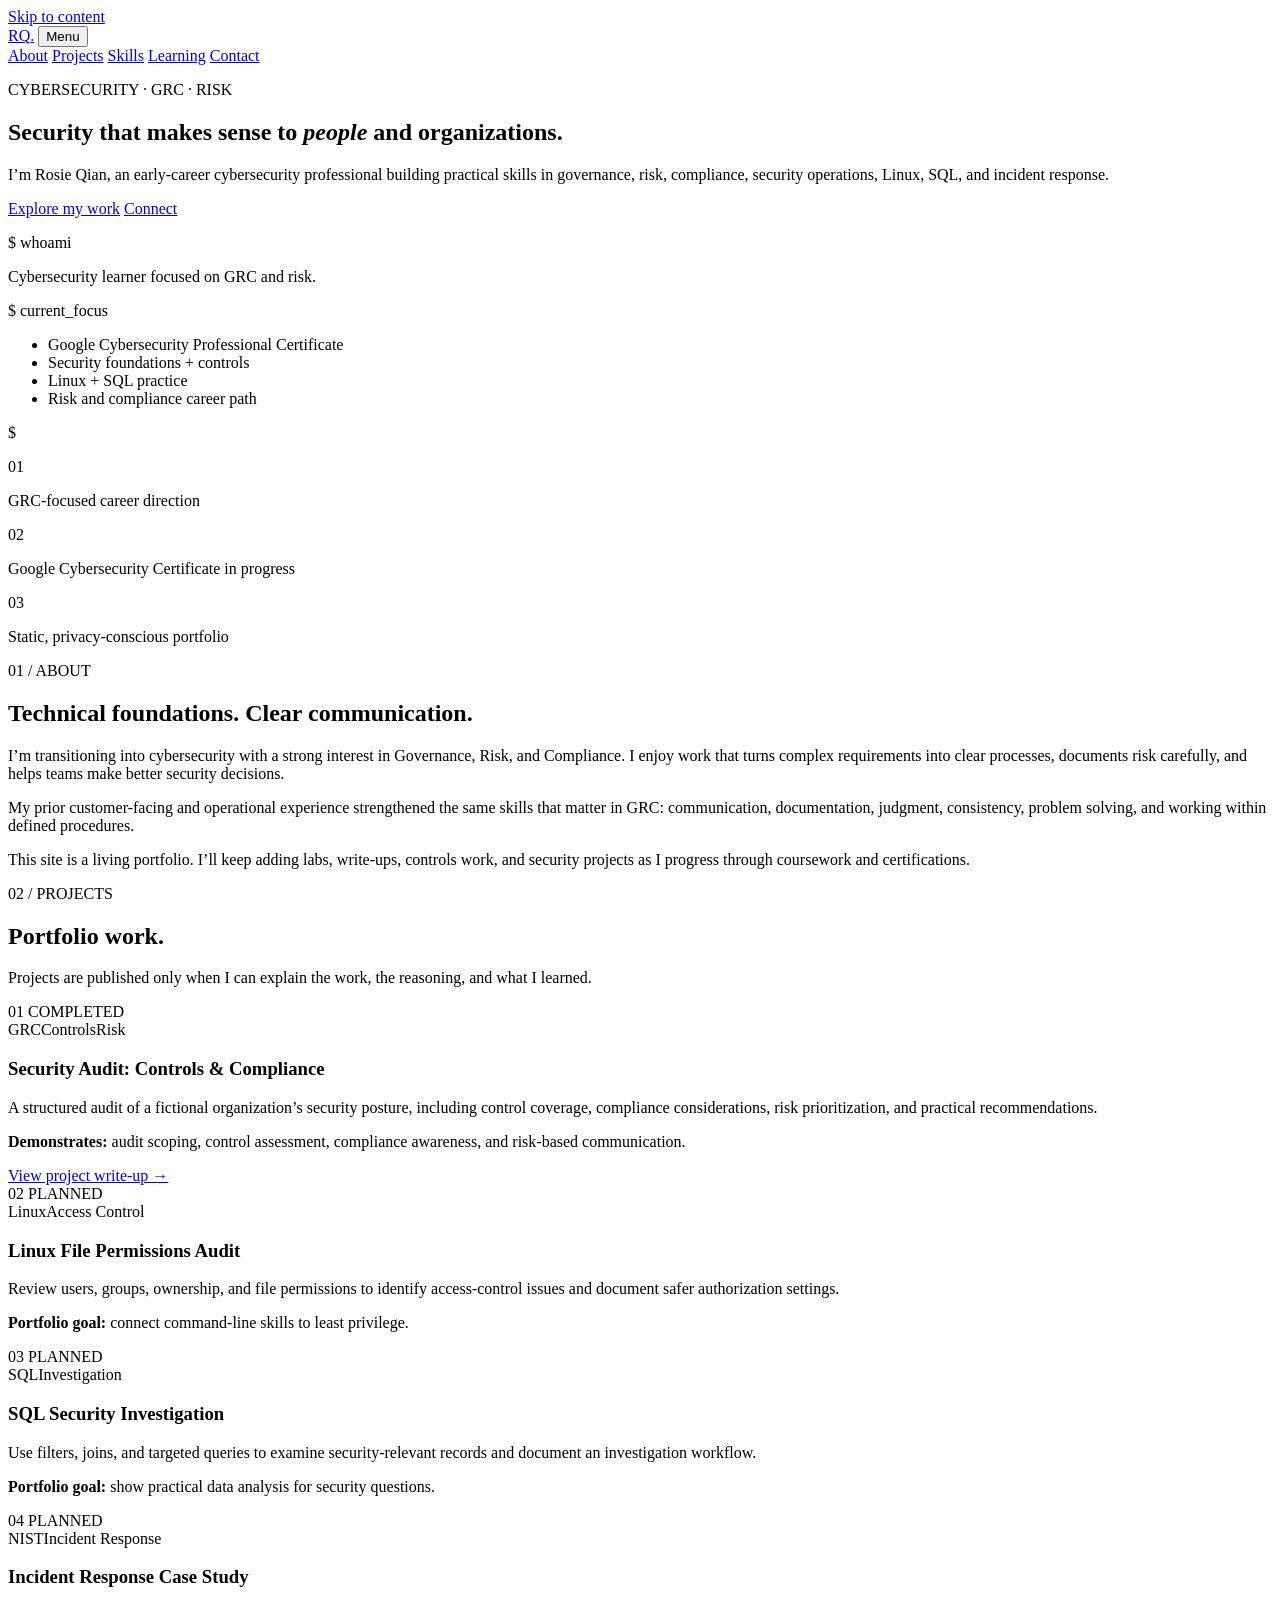
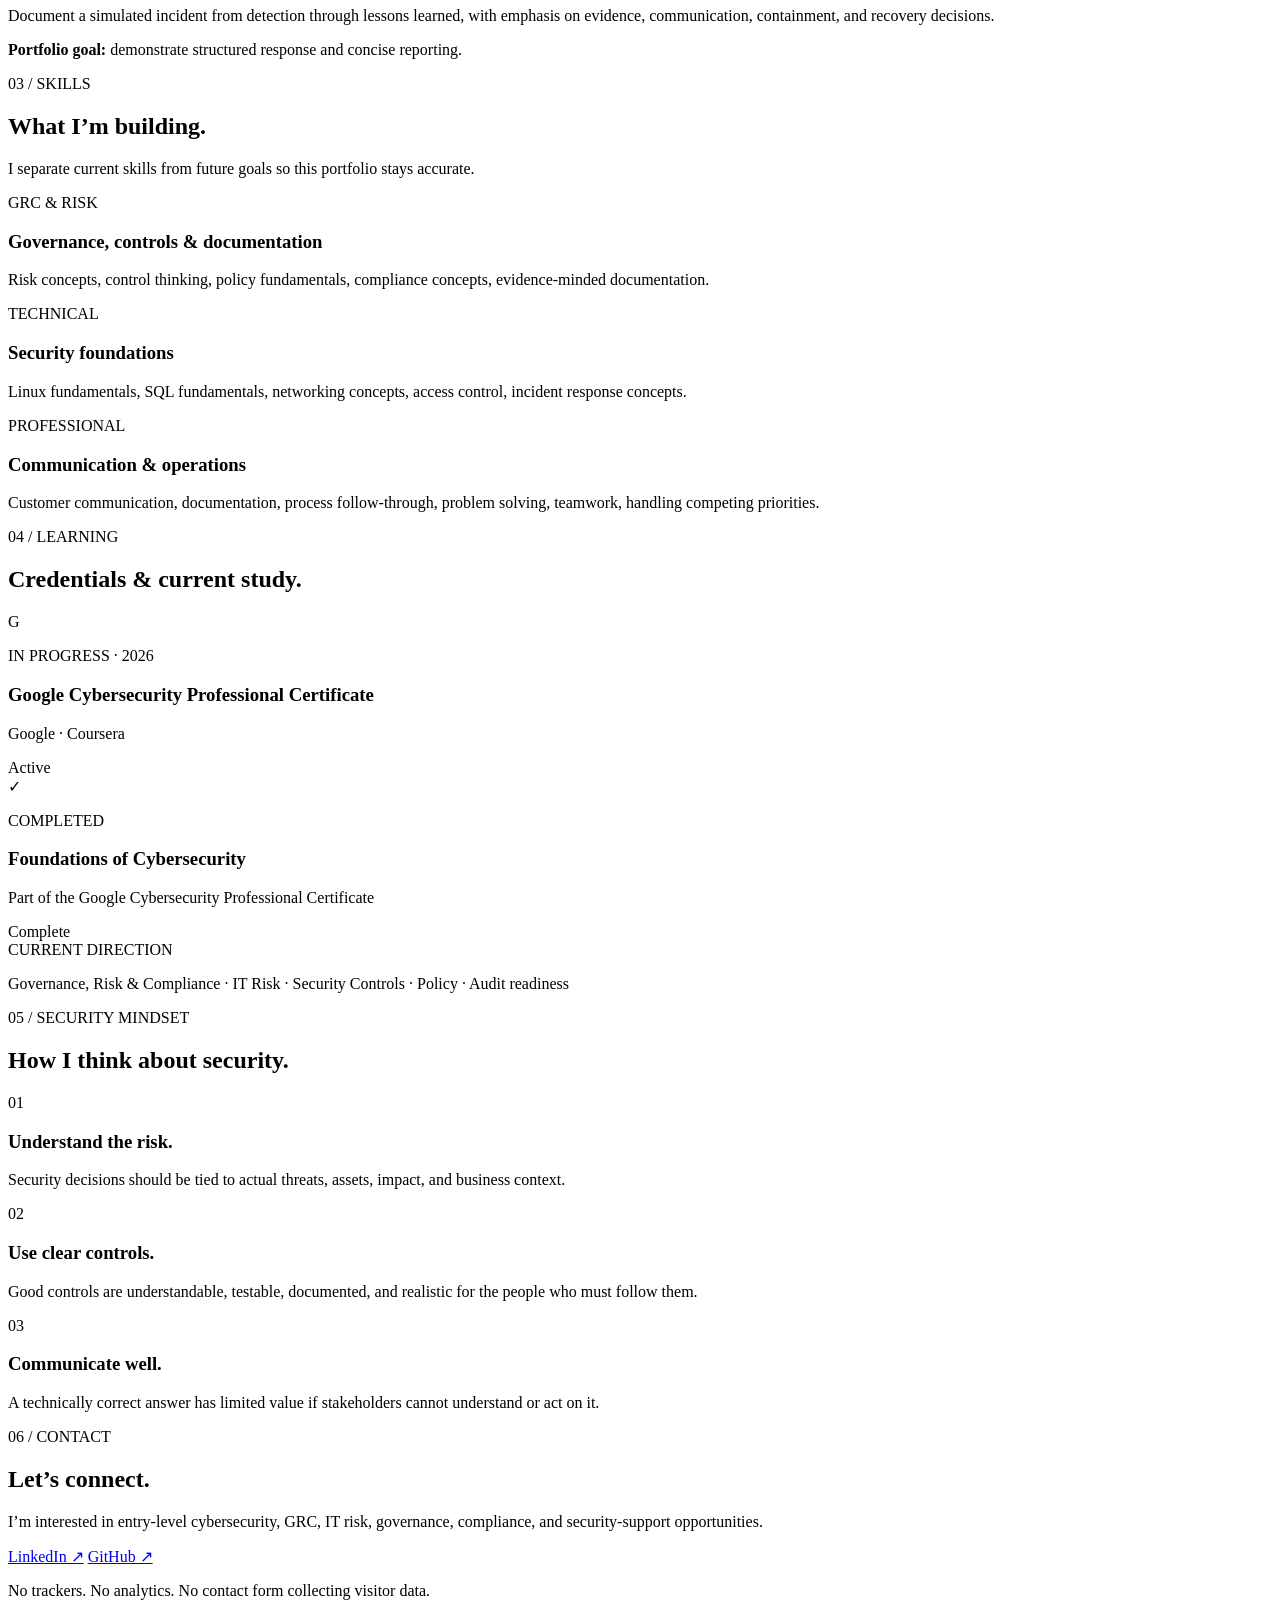
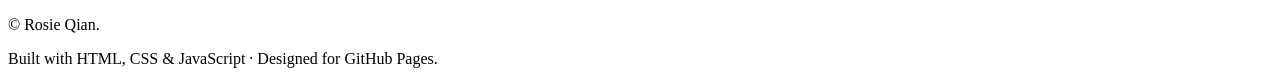
==== index.html @ 47015b41 "Add index.html" ====
<!doctype html>
<html lang="en">
<head>
  <meta charset="utf-8" />
  <meta name="viewport" content="width=device-width, initial-scale=1" />
  <meta name="description" content="Rosie Qian's cybersecurity and GRC portfolio: security foundations, risk, governance, technical labs, and professional growth." />
  <meta name="theme-color" content="#f7f2ef" />
  <meta property="og:title" content="Rosie Qian | Cybersecurity & GRC" />
  <meta property="og:description" content="Cybersecurity and GRC portfolio focused on risk, governance, security fundamentals, and practical labs." />
  <meta property="og:type" content="website" />
  <title>Rosie Qian | Cybersecurity & GRC</title>
  <link rel="icon" href="favicon.svg" type="image/svg+xml" />
  <link rel="preconnect" href="https://fonts.googleapis.com" />
  <link rel="preconnect" href="https://fonts.gstatic.com" crossorigin />
  <link href="https://fonts.googleapis.com/css2?family=DM+Sans:wght@400;500;600;700&family=Playfair+Display:ital,wght@0,600;0,700;1,600&display=swap" rel="stylesheet" />
  <link rel="stylesheet" href="styles.css" />
</head>
<body>
  <a class="skip-link" href="#main">Skip to content</a>

  <header class="site-header" aria-label="Site header">
    <a class="brand" href="#top" aria-label="Rosie Qian home">RQ<span>.</span></a>
    <button class="menu-button" type="button" aria-expanded="false" aria-controls="site-nav">Menu</button>
    <nav id="site-nav" aria-label="Primary navigation">
      <a href="#about">About</a>
      <a href="#projects">Projects</a>
      <a href="#skills">Skills</a>
      <a href="#learning">Learning</a>
      <a href="#contact">Contact</a>
    </nav>
  </header>

  <main id="main">
    <section id="top" class="hero section">
      <div class="hero-grid">
        <div>
          <p class="eyebrow">CYBERSECURITY · GRC · RISK</p>
          <h1>Security that makes sense to <em>people</em> and organizations.</h1>
          <p class="hero-copy">
            I’m Rosie Qian, an early-career cybersecurity professional building practical skills in
            governance, risk, compliance, security operations, Linux, SQL, and incident response.
          </p>
          <div class="hero-actions">
            <a class="button primary" href="#projects">Explore my work</a>
            <a class="button secondary" href="#contact">Connect</a>
          </div>
        </div>

        <aside class="hero-panel" aria-label="Current focus">
          <div class="terminal-bar" aria-hidden="true"><i></i><i></i><i></i></div>
          <p class="mono">$ whoami</p>
          <p class="terminal-answer">Cybersecurity learner focused on GRC and risk.</p>
          <p class="mono">$ current_focus</p>
          <ul>
            <li>Google Cybersecurity Professional Certificate</li>
            <li>Security foundations + controls</li>
            <li>Linux + SQL practice</li>
            <li>Risk and compliance career path</li>
          </ul>
          <p class="mono blink-line">$ <span class="cursor" aria-hidden="true"></span></p>
        </aside>
      </div>

      <div class="quick-facts" aria-label="Portfolio quick facts">
        <div><span>01</span><p>GRC-focused career direction</p></div>
        <div><span>02</span><p>Google Cybersecurity Certificate in progress</p></div>
        <div><span>03</span><p>Static, privacy-conscious portfolio</p></div>
      </div>
    </section>

    <section id="about" class="section section-border split">
      <div>
        <p class="section-label">01 / ABOUT</p>
        <h2>Technical foundations. Clear communication.</h2>
      </div>
      <div class="body-copy">
        <p>
          I’m transitioning into cybersecurity with a strong interest in Governance, Risk, and Compliance.
          I enjoy work that turns complex requirements into clear processes, documents risk carefully,
          and helps teams make better security decisions.
        </p>
        <p>
          My prior customer-facing and operational experience strengthened the same skills that matter in GRC:
          communication, documentation, judgment, consistency, problem solving, and working within defined procedures.
        </p>
        <p>
          This site is a living portfolio. I’ll keep adding labs, write-ups, controls work, and security projects as
          I progress through coursework and certifications.
        </p>
      </div>
    </section>

    <section id="projects" class="section section-border">
      <p class="section-label">02 / PROJECTS</p>
      <div class="section-heading-row">
        <h2>Portfolio work.</h2>
        <p>Projects are published only when I can explain the work, the reasoning, and what I learned.</p>
      </div>

      <div class="project-grid">
        <article class="project-card featured">
          <div class="card-topline">
            <span class="project-number">01</span>
            <span class="status complete">COMPLETED</span>
          </div>
          <div class="project-tags"><span>GRC</span><span>Controls</span><span>Risk</span></div>
          <h3>Security Audit: Controls & Compliance</h3>
          <p>
            A structured audit of a fictional organization’s security posture, including control coverage,
            compliance considerations, risk prioritization, and practical recommendations.
          </p>
          <p class="project-outcome"><strong>Demonstrates:</strong> audit scoping, control assessment, compliance awareness, and risk-based communication.</p>
          <a class="text-link" href="projects/security-audit/">View project write-up →</a>
        </article>

        <article class="project-card">
          <div class="card-topline">
            <span class="project-number">02</span>
            <span class="status planned">PLANNED</span>
          </div>
          <div class="project-tags"><span>Linux</span><span>Access Control</span></div>
          <h3>Linux File Permissions Audit</h3>
          <p>
            Review users, groups, ownership, and file permissions to identify access-control issues and document
            safer authorization settings.
          </p>
          <p class="project-outcome"><strong>Portfolio goal:</strong> connect command-line skills to least privilege.</p>
        </article>

        <article class="project-card">
          <div class="card-topline">
            <span class="project-number">03</span>
            <span class="status planned">PLANNED</span>
          </div>
          <div class="project-tags"><span>SQL</span><span>Investigation</span></div>
          <h3>SQL Security Investigation</h3>
          <p>
            Use filters, joins, and targeted queries to examine security-relevant records and document an
            investigation workflow.
          </p>
          <p class="project-outcome"><strong>Portfolio goal:</strong> show practical data analysis for security questions.</p>
        </article>

        <article class="project-card">
          <div class="card-topline">
            <span class="project-number">04</span>
            <span class="status planned">PLANNED</span>
          </div>
          <div class="project-tags"><span>NIST</span><span>Incident Response</span></div>
          <h3>Incident Response Case Study</h3>
          <p>
            Document a simulated incident from detection through lessons learned, with emphasis on evidence,
            communication, containment, and recovery decisions.
          </p>
          <p class="project-outcome"><strong>Portfolio goal:</strong> demonstrate structured response and concise reporting.</p>
        </article>
      </div>
    </section>

    <section id="skills" class="section section-border split">
      <div>
        <p class="section-label">03 / SKILLS</p>
        <h2>What I’m building.</h2>
        <p class="aside-note">I separate current skills from future goals so this portfolio stays accurate.</p>
      </div>
      <div class="skills-list">
        <div>
          <span class="skill-kicker">GRC & RISK</span>
          <h3>Governance, controls & documentation</h3>
          <p>Risk concepts, control thinking, policy fundamentals, compliance concepts, evidence-minded documentation.</p>
        </div>
        <div>
          <span class="skill-kicker">TECHNICAL</span>
          <h3>Security foundations</h3>
          <p>Linux fundamentals, SQL fundamentals, networking concepts, access control, incident response concepts.</p>
        </div>
        <div>
          <span class="skill-kicker">PROFESSIONAL</span>
          <h3>Communication & operations</h3>
          <p>Customer communication, documentation, process follow-through, problem solving, teamwork, handling competing priorities.</p>
        </div>
      </div>
    </section>

    <section id="learning" class="section section-border">
      <p class="section-label">04 / LEARNING</p>
      <h2>Credentials & current study.</h2>

      <div class="credential-list">
        <article class="credential-card">
          <div class="credential-mark">G</div>
          <div class="credential-copy">
            <p class="credential-type">IN PROGRESS · 2026</p>
            <h3>Google Cybersecurity Professional Certificate</h3>
            <p>Google · Coursera</p>
          </div>
          <span class="credential-state">Active</span>
        </article>

        <article class="credential-card subdued">
          <div class="credential-mark">✓</div>
          <div class="credential-copy">
            <p class="credential-type">COMPLETED</p>
            <h3>Foundations of Cybersecurity</h3>
            <p>Part of the Google Cybersecurity Professional Certificate</p>
          </div>
          <span class="credential-state">Complete</span>
        </article>
      </div>

      <div class="learning-now">
        <span class="learning-label">CURRENT DIRECTION</span>
        <p>Governance, Risk & Compliance · IT Risk · Security Controls · Policy · Audit readiness</p>
      </div>
    </section>

    <section class="section section-border principles">
      <p class="section-label">05 / SECURITY MINDSET</p>
      <h2>How I think about security.</h2>
      <div class="principle-grid">
        <div><span>01</span><h3>Understand the risk.</h3><p>Security decisions should be tied to actual threats, assets, impact, and business context.</p></div>
        <div><span>02</span><h3>Use clear controls.</h3><p>Good controls are understandable, testable, documented, and realistic for the people who must follow them.</p></div>
        <div><span>03</span><h3>Communicate well.</h3><p>A technically correct answer has limited value if stakeholders cannot understand or act on it.</p></div>
      </div>
    </section>

    <section id="contact" class="section section-border contact">
      <p class="section-label">06 / CONTACT</p>
      <h2>Let’s connect.</h2>
      <p class="contact-copy">
        I’m interested in entry-level cybersecurity, GRC, IT risk, governance, compliance, and security-support opportunities.
      </p>
      <div class="contact-links">
        <a href="https://www.linkedin.com/in/rosieqian" target="_blank" rel="noopener noreferrer">LinkedIn ↗</a>
        <a href="https://github.com/rosieqian" target="_blank" rel="noopener noreferrer">GitHub ↗</a>
      </div>
      <p class="privacy-note">No trackers. No analytics. No contact form collecting visitor data.</p>
    </section>
  </main>

  <footer>
    <p>© <span id="year"></span> Rosie Qian.</p>
    <p>Built with HTML, CSS & JavaScript · Designed for GitHub Pages.</p>
  </footer>

  <script src="script.js"></script>
</body>
</html>
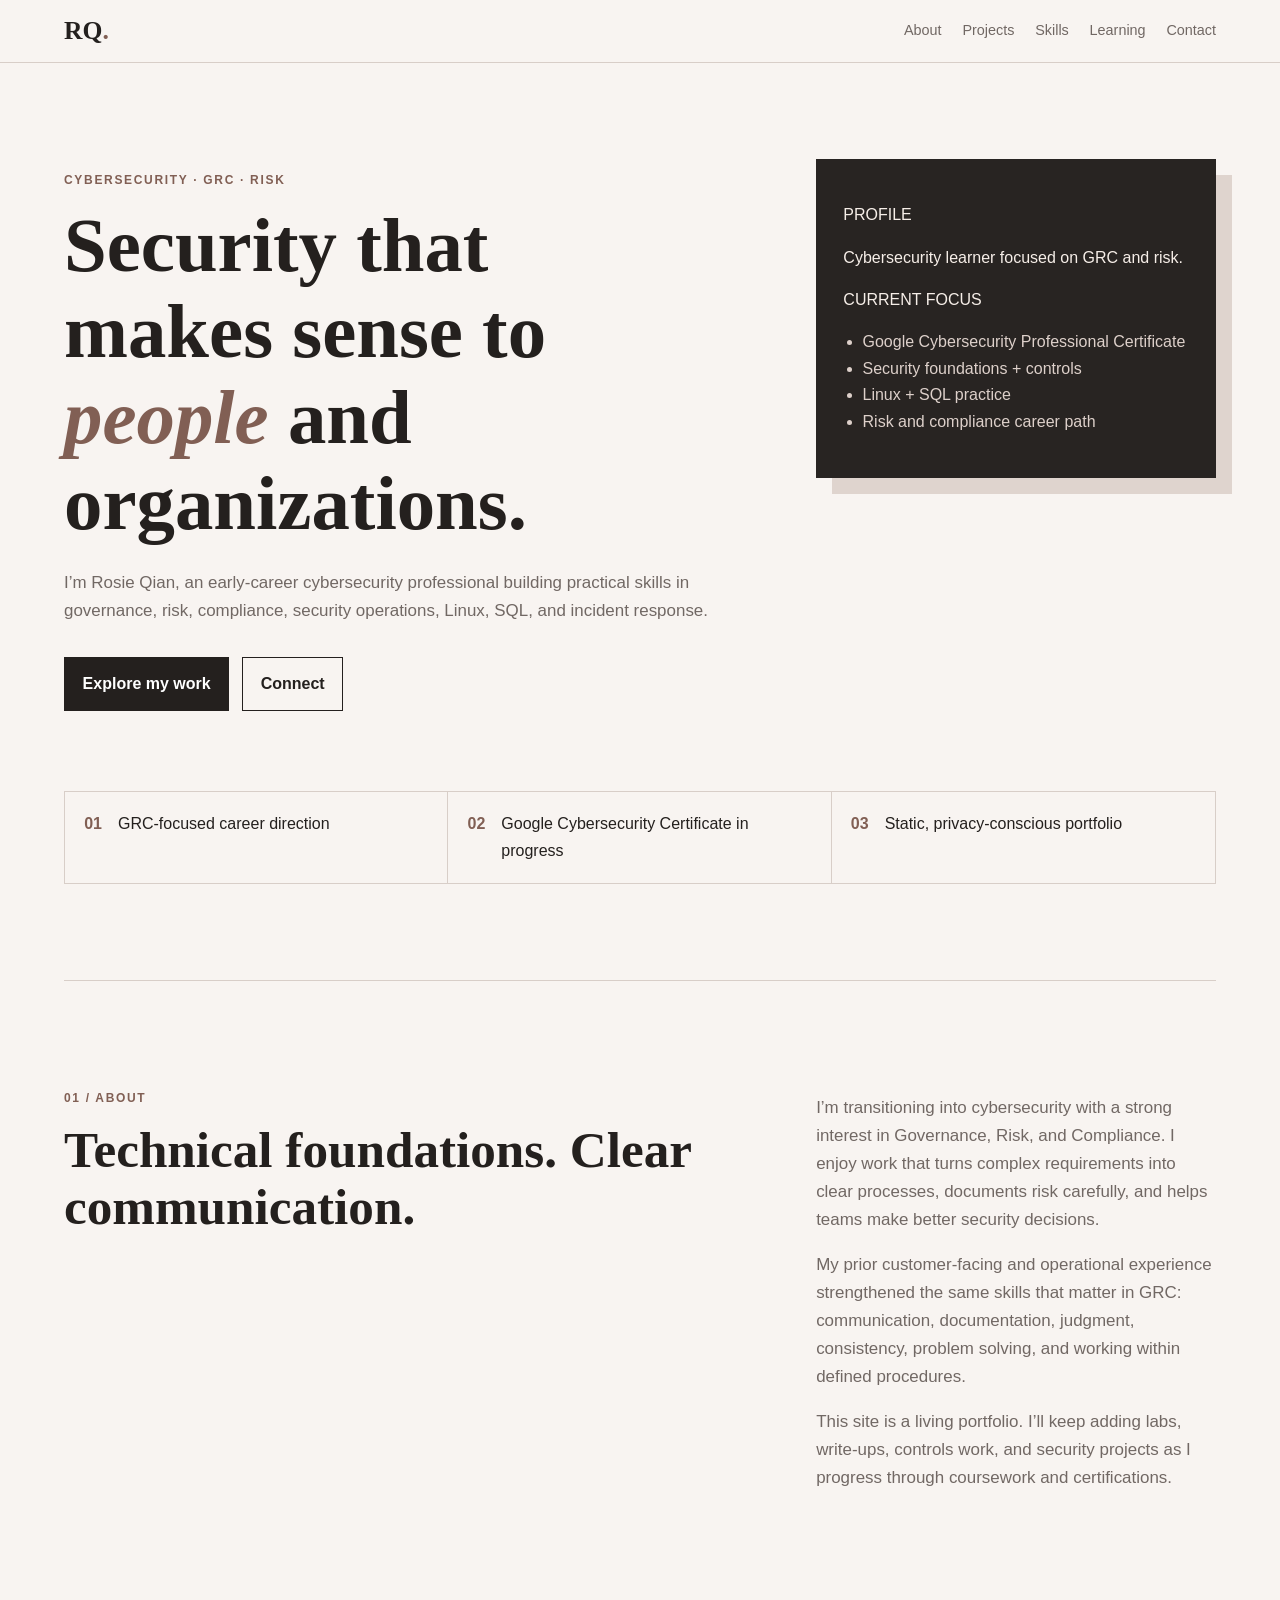
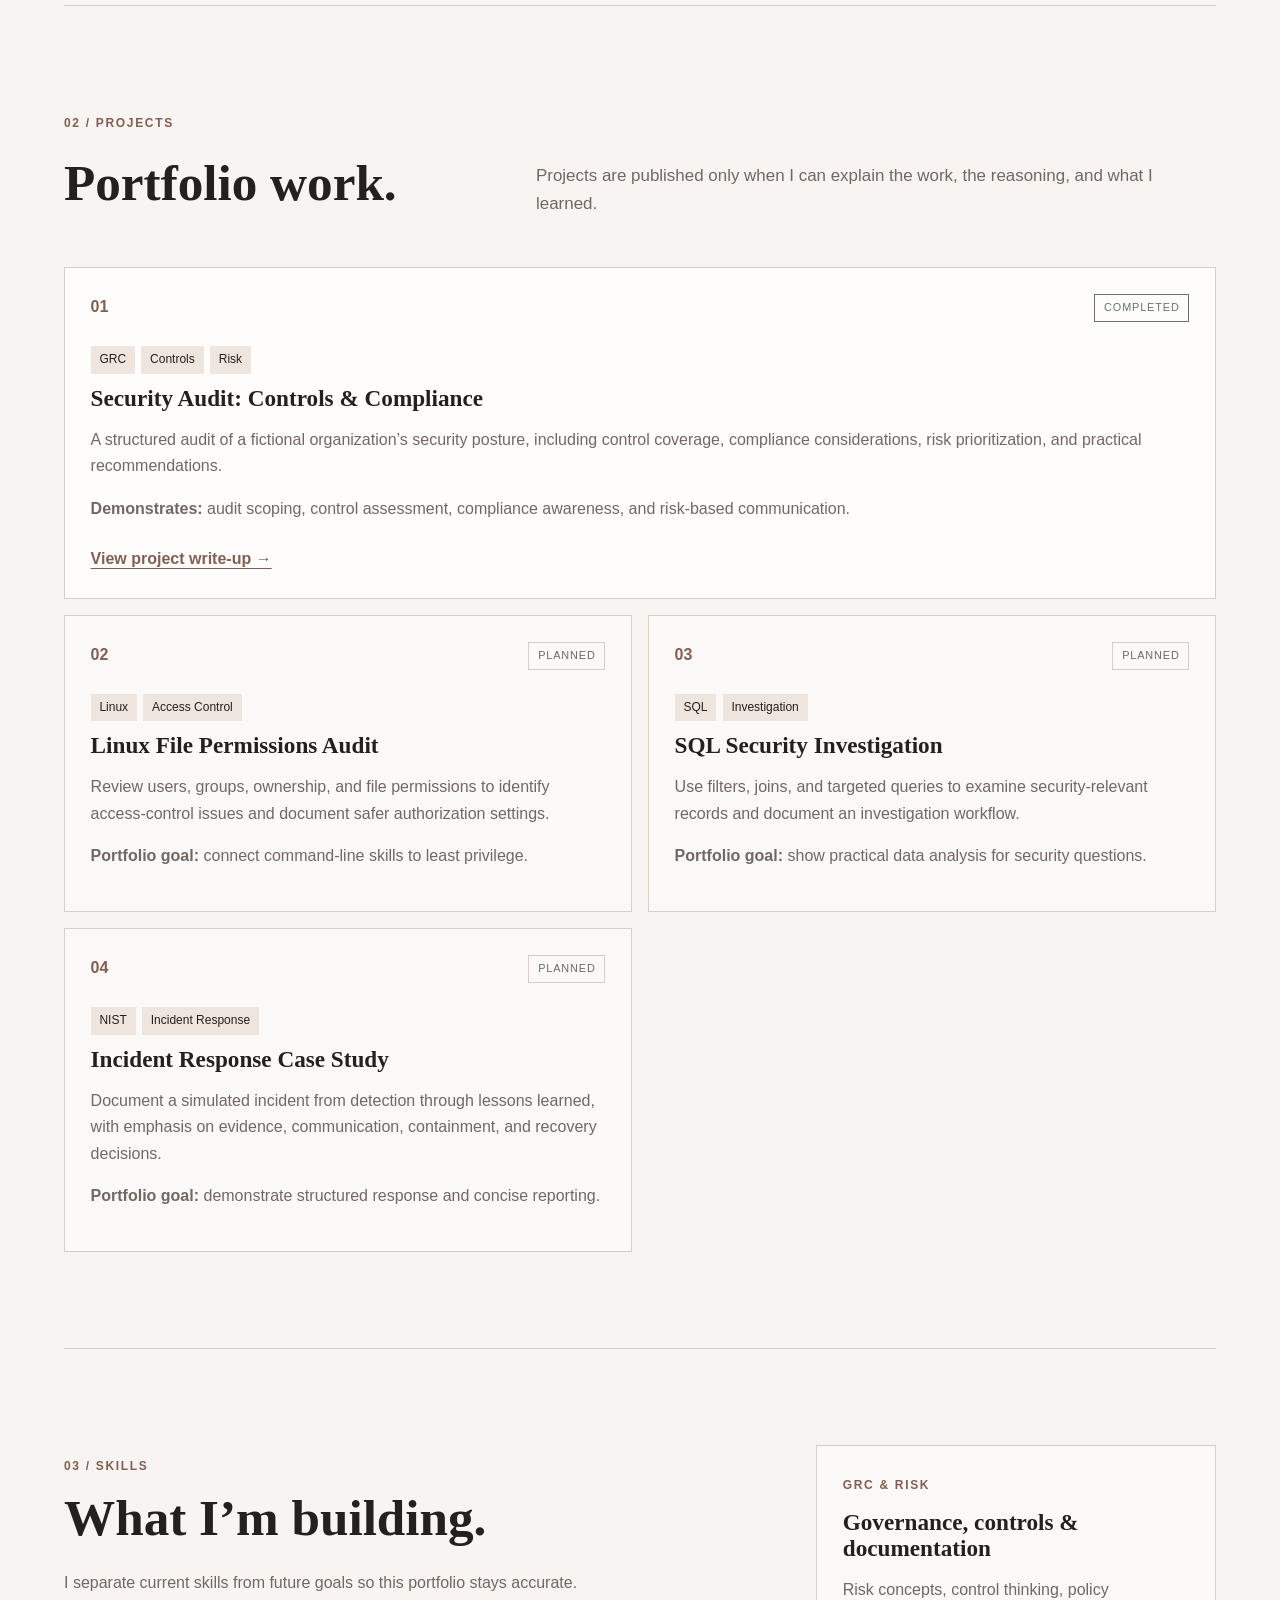
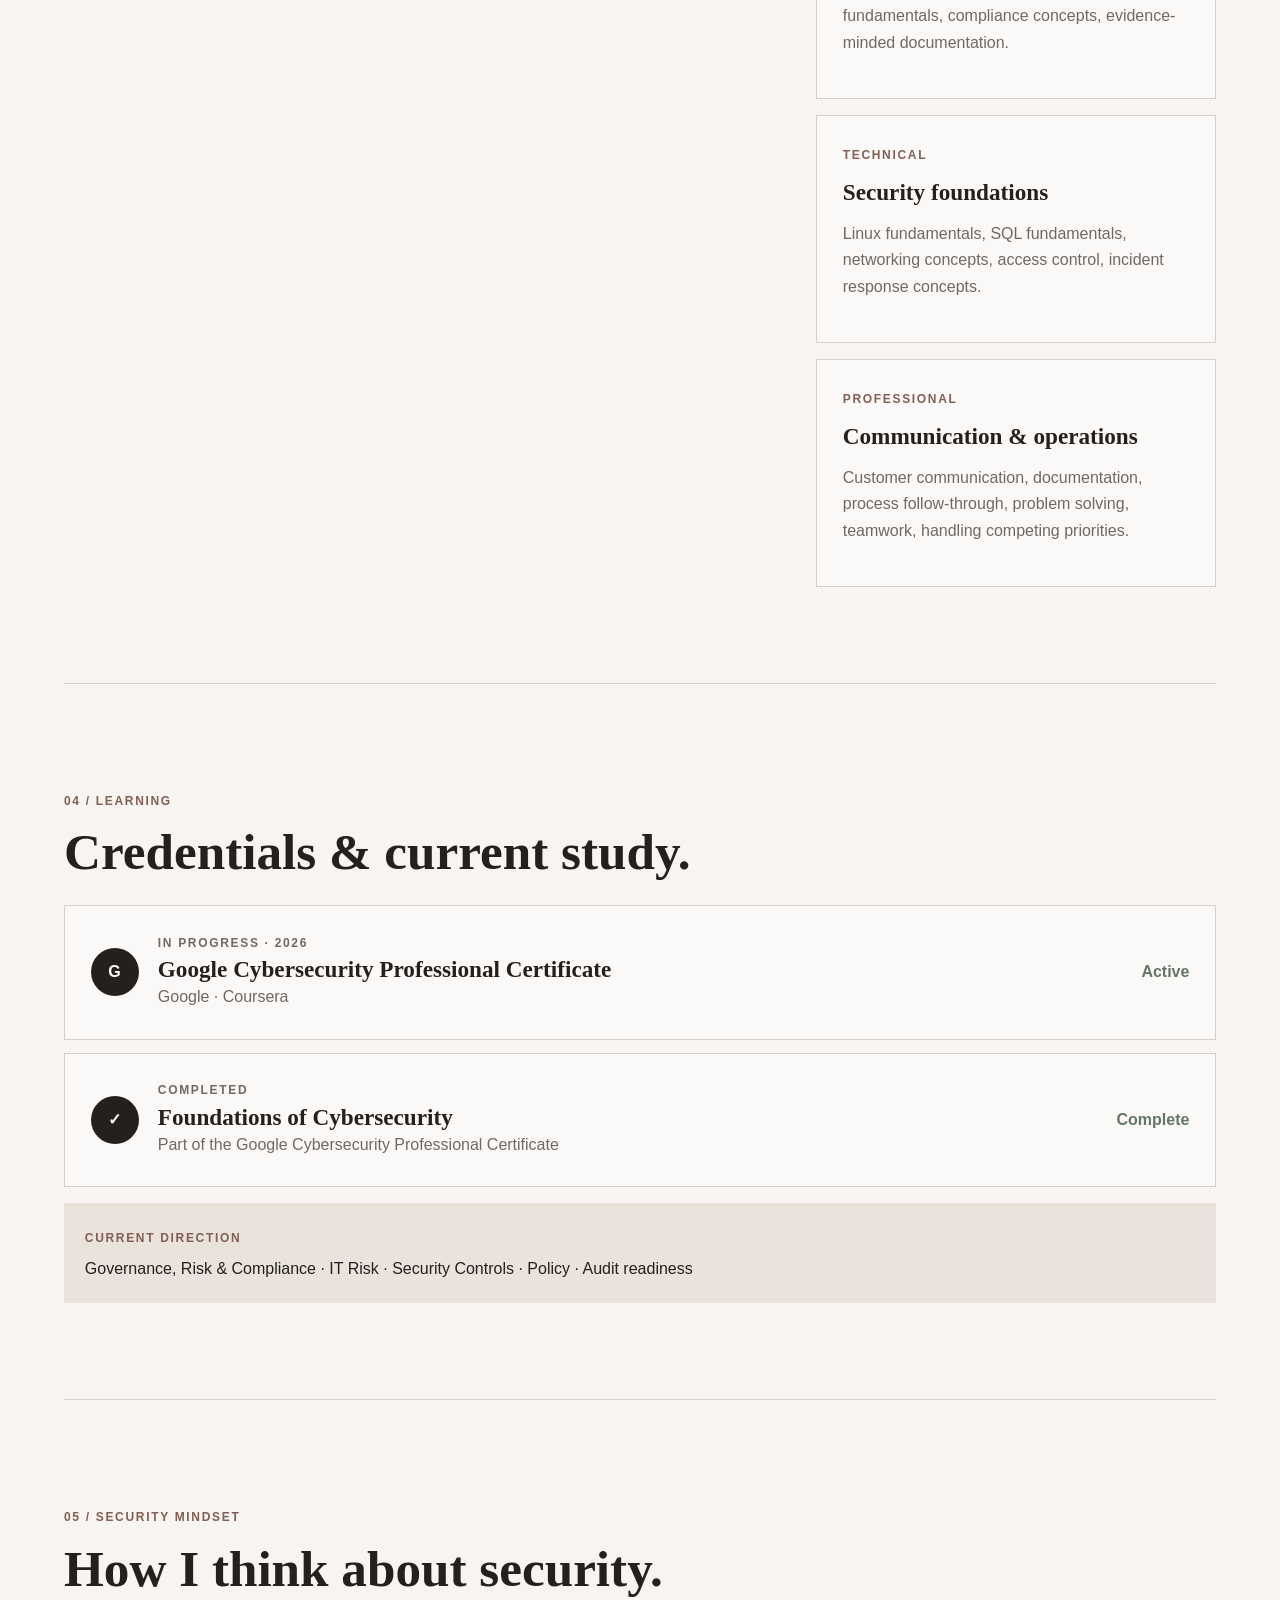
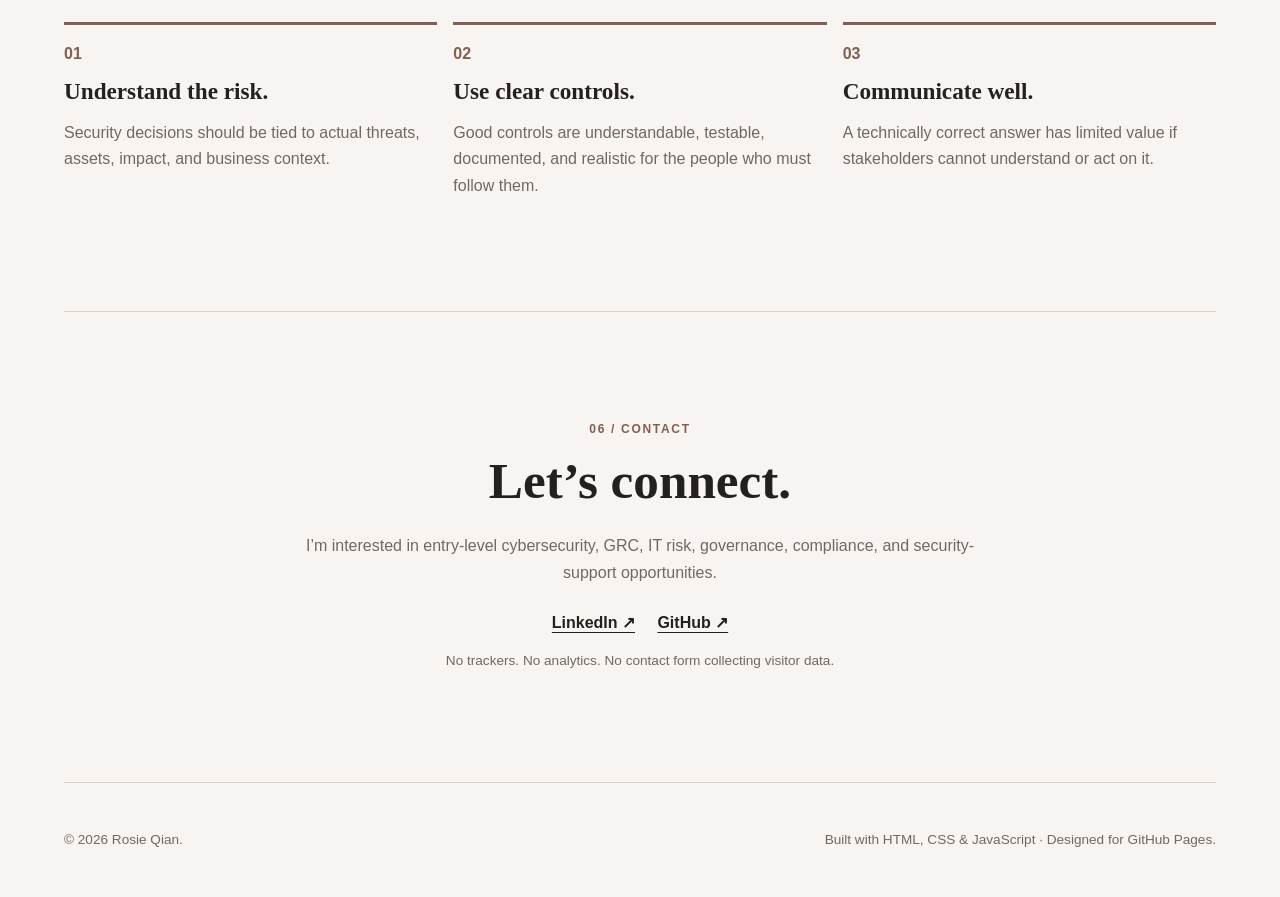
==== commit f91fc038: "Replace terminal prompts with professional labels" ====
--- a/index.html
+++ b/index.html
@@ -47,17 +47,15 @@
         </div>
 
         <aside class="hero-panel" aria-label="Current focus">
-          <div class="terminal-bar" aria-hidden="true"><i></i><i></i><i></i></div>
-          <p class="mono">$ whoami</p>
+          <p class="panel-label">PROFILE</p>
           <p class="terminal-answer">Cybersecurity learner focused on GRC and risk.</p>
-          <p class="mono">$ current_focus</p>
+          <p class="panel-label">CURRENT FOCUS</p>
           <ul>
             <li>Google Cybersecurity Professional Certificate</li>
             <li>Security foundations + controls</li>
             <li>Linux + SQL practice</li>
             <li>Risk and compliance career path</li>
           </ul>
-          <p class="mono blink-line">$ <span class="cursor" aria-hidden="true"></span></p>
         </aside>
       </div>
 
--- a/styles.css
+++ b/styles.css
@@ -0,0 +1,92 @@
+:root {
+  --paper: #f8f4f1;
+  --ink: #24201e;
+  --muted: #716864;
+  --line: #d8cec8;
+  --accent: #815f54;
+  --cream: #fffdfb;
+  --sage: #66756b;
+  --max: 1160px;
+}
+
+* { box-sizing: border-box; }
+html { scroll-behavior: smooth; }
+body { margin: 0; background: var(--paper); color: var(--ink); font-family: "DM Sans", sans-serif; line-height: 1.65; }
+a { color: inherit; }
+.skip-link { position: absolute; left: -9999px; }
+.skip-link:focus { left: 1rem; top: 1rem; z-index: 99; background: var(--ink); color: white; padding: .7rem 1rem; }
+.site-header { position: sticky; top: 0; z-index: 10; display: flex; align-items: center; justify-content: space-between; padding: 1rem max(5vw, calc((100vw - var(--max))/2)); background: rgba(248,244,241,.94); border-bottom: 1px solid var(--line); backdrop-filter: blur(10px); }
+.brand { text-decoration: none; font: 700 1.6rem "Playfair Display", serif; }
+.brand span { color: var(--accent); }
+nav { display: flex; gap: 1.3rem; }
+nav a { color: var(--muted); font-size: .9rem; text-decoration: none; }
+nav a:hover, nav a:focus { color: var(--ink); }
+.menu-button { display: none; border: 1px solid var(--line); background: transparent; padding: .5rem .8rem; }
+.section { width: min(var(--max), 90vw); margin: auto; padding: 6rem 0; }
+.section-border { border-top: 1px solid var(--line); }
+.hero { min-height: 82vh; display: grid; align-content: center; }
+.hero-grid, .split { display: grid; grid-template-columns: 1.3fr .8fr; gap: clamp(3rem, 8vw, 8rem); align-items: start; }
+.eyebrow, .section-label, .skill-kicker, .credential-type, .learning-label, .mono { letter-spacing: .14em; text-transform: uppercase; font-size: .75rem; font-weight: 700; color: var(--accent); }
+h1, h2, h3 { font-family: "Playfair Display", serif; line-height: 1.12; }
+h1 { max-width: 780px; margin: .7rem 0 1.4rem; font-size: clamp(3rem, 6vw, 6rem); }
+h1 em { color: var(--accent); }
+h2 { margin: .5rem 0 1.5rem; font-size: clamp(2.2rem, 4vw, 4rem); }
+h3 { margin: .7rem 0; font-size: 1.45rem; }
+.hero-copy, .body-copy, .section-heading-row > p { color: var(--muted); max-width: 680px; font-size: 1.06rem; }
+.hero-actions { display: flex; gap: .8rem; margin-top: 2rem; }
+.button { display: inline-block; padding: .8rem 1.1rem; border: 1px solid var(--ink); text-decoration: none; font-weight: 600; }
+.button.primary { background: var(--ink); color: white; }
+.button.secondary:hover { background: var(--cream); }
+.hero-panel { padding: 1.7rem; background: #282422; color: #f6eee8; box-shadow: 16px 16px 0 #dfd4ce; }
+.terminal-bar { display: flex; gap: .4rem; margin-bottom: 1.5rem; }
+.terminal-bar i { width: .7rem; height: .7rem; border-radius: 50%; background: #b79f94; }
+.hero-panel ul { padding-left: 1.2rem; color: #ddd0ca; }
+.quick-facts { display: grid; grid-template-columns: repeat(3, 1fr); margin-top: 5rem; border: 1px solid var(--line); }
+.quick-facts div { display: flex; gap: 1rem; padding: 1.2rem; border-right: 1px solid var(--line); }
+.quick-facts div:last-child { border: 0; }
+.quick-facts span, .project-number, .principle-grid span { color: var(--accent); font-weight: 700; }
+.quick-facts p { margin: 0; }
+.section-heading-row { display: flex; justify-content: space-between; gap: 2rem; align-items: end; margin-bottom: 2rem; }
+.project-grid { display: grid; grid-template-columns: repeat(2, 1fr); gap: 1rem; }
+.project-card, .credential-card, .skills-list > div { border: 1px solid var(--line); background: rgba(255,255,255,.38); padding: 1.6rem; }
+.project-card.featured { grid-column: span 2; background: var(--cream); }
+.card-topline { display: flex; justify-content: space-between; }
+.status { padding: .25rem .55rem; font-size: .68rem; letter-spacing: .08em; border: 1px solid var(--line); }
+.status.complete { color: var(--sage); border-color: var(--sage); }
+.status.planned { color: var(--muted); }
+.project-tags { display: flex; flex-wrap: wrap; gap: .4rem; margin-top: 1.5rem; }
+.project-tags span { background: #eee5df; padding: .25rem .55rem; font-size: .75rem; }
+.project-card p, .skills-list p, .credential-card p, .principle-grid p { color: var(--muted); }
+.text-link { display: inline-block; margin-top: .5rem; color: var(--accent); font-weight: 700; text-decoration-thickness: 1px; text-underline-offset: 4px; }
+.skills-list { display: grid; gap: 1rem; }
+.aside-note { color: var(--muted); }
+.credential-list { display: grid; gap: .8rem; }
+.credential-card { display: grid; grid-template-columns: auto 1fr auto; gap: 1.2rem; align-items: center; }
+.credential-mark { width: 3rem; height: 3rem; display: grid; place-items: center; border-radius: 50%; background: var(--ink); color: white; font-weight: 700; }
+.credential-copy p, .credential-copy h3 { margin: .15rem 0; }
+.credential-state { color: var(--sage); font-weight: 700; }
+.learning-now { margin-top: 1rem; padding: 1.3rem; background: #e9e3dc; }
+.learning-now p { margin: .35rem 0 0; }
+.principle-grid { display: grid; grid-template-columns: repeat(3, 1fr); gap: 1rem; }
+.principle-grid div { padding-top: 1rem; border-top: 3px solid var(--accent); }
+.contact { text-align: center; }
+.contact-copy { margin: 0 auto 1.5rem; max-width: 700px; color: var(--muted); }
+.contact-links { display: flex; justify-content: center; gap: 1.4rem; flex-wrap: wrap; }
+.contact-links a { font-weight: 700; text-underline-offset: 4px; }
+.privacy-note { color: var(--muted); font-size: .85rem; }
+footer { width: min(var(--max), 90vw); margin: auto; padding: 2rem 0; display: flex; justify-content: space-between; border-top: 1px solid var(--line); color: var(--muted); font-size: .85rem; }
+.cursor { display: inline-block; width: .55rem; height: 1rem; background: #f6eee8; animation: blink 1s steps(1) infinite; }
+@keyframes blink { 50% { opacity: 0; } }
+
+@media (max-width: 760px) {
+  .section { padding: 4rem 0; }
+  .hero-grid, .split, .project-grid, .principle-grid { grid-template-columns: 1fr; }
+  .project-card.featured { grid-column: auto; }
+  .quick-facts { grid-template-columns: 1fr; }
+  .quick-facts div { border-right: 0; border-bottom: 1px solid var(--line); }
+  .menu-button { display: block; }
+  nav { display: none; position: absolute; top: 100%; left: 0; right: 0; padding: 1rem 5vw; flex-direction: column; background: var(--paper); border-bottom: 1px solid var(--line); }
+  nav.open { display: flex; }
+  .section-heading-row, footer { align-items: start; flex-direction: column; }
+  h1 { font-size: clamp(2.7rem, 14vw, 4rem); }
+}
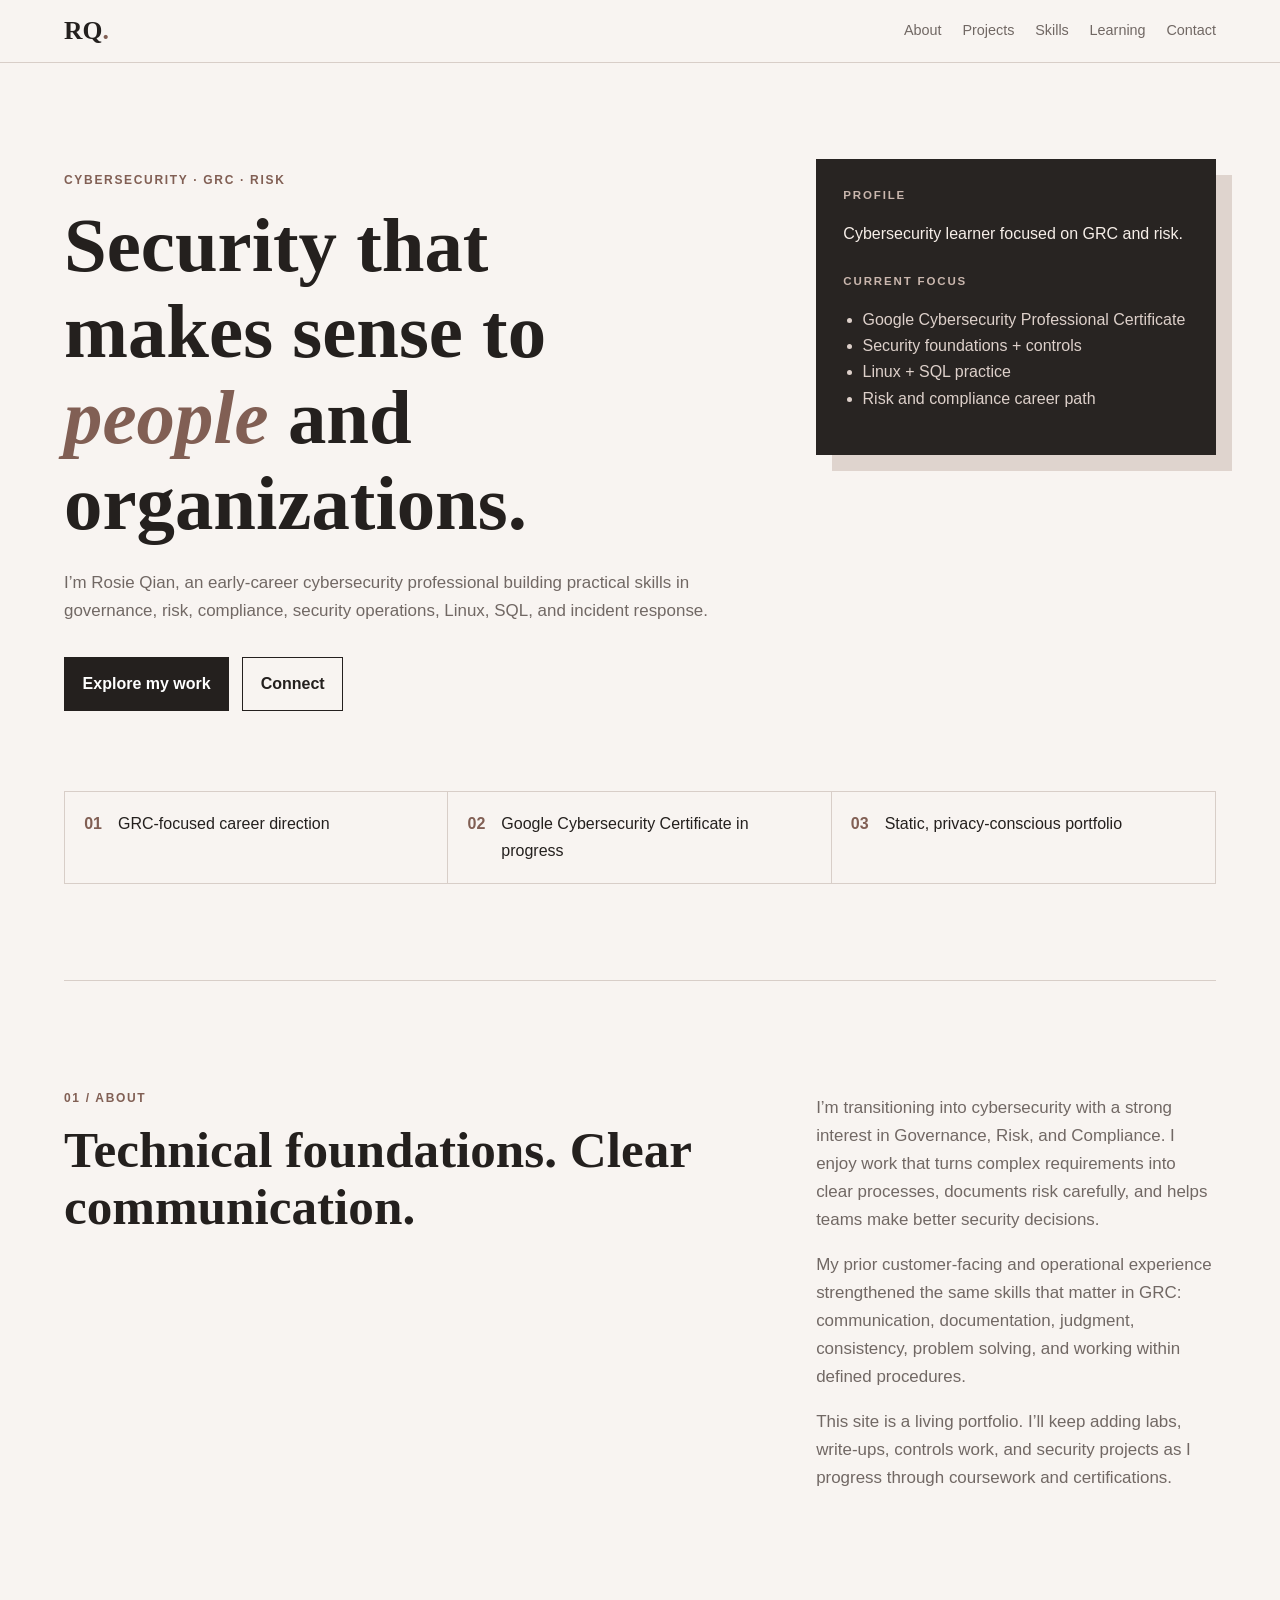
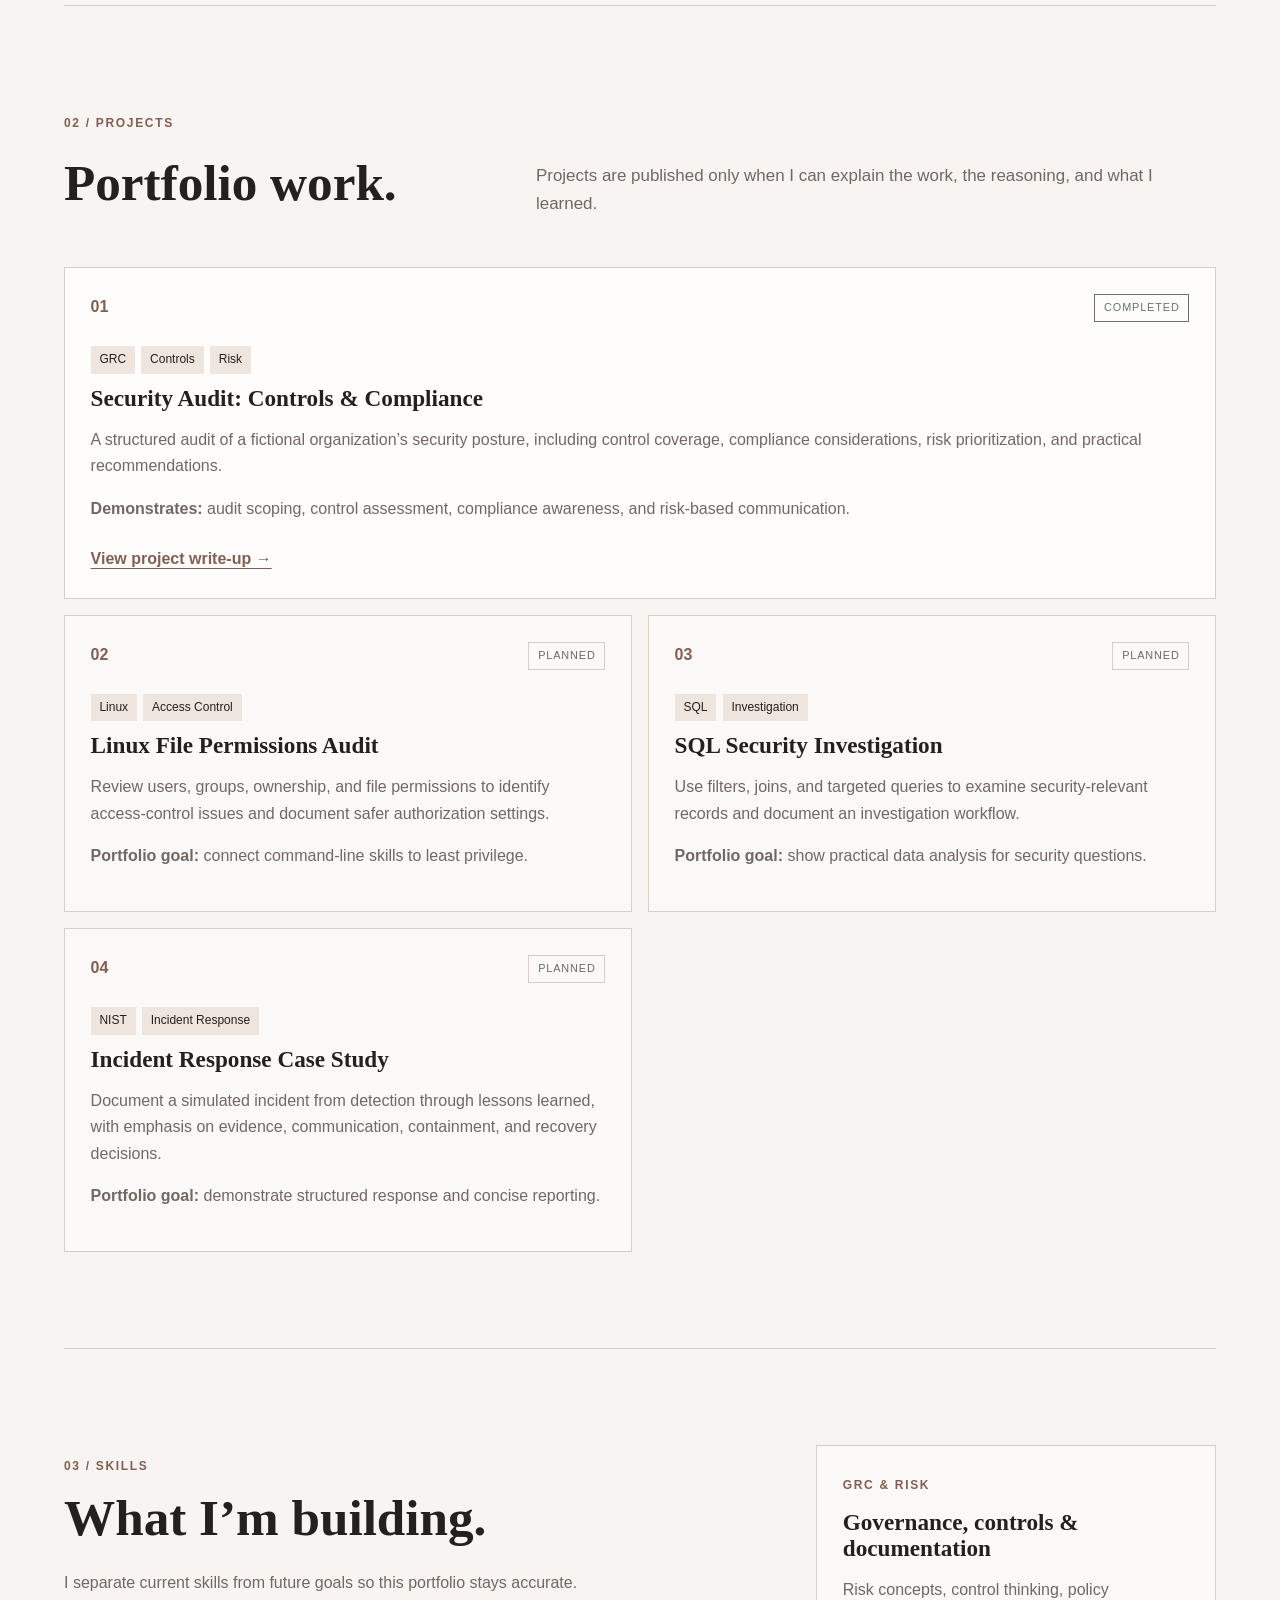
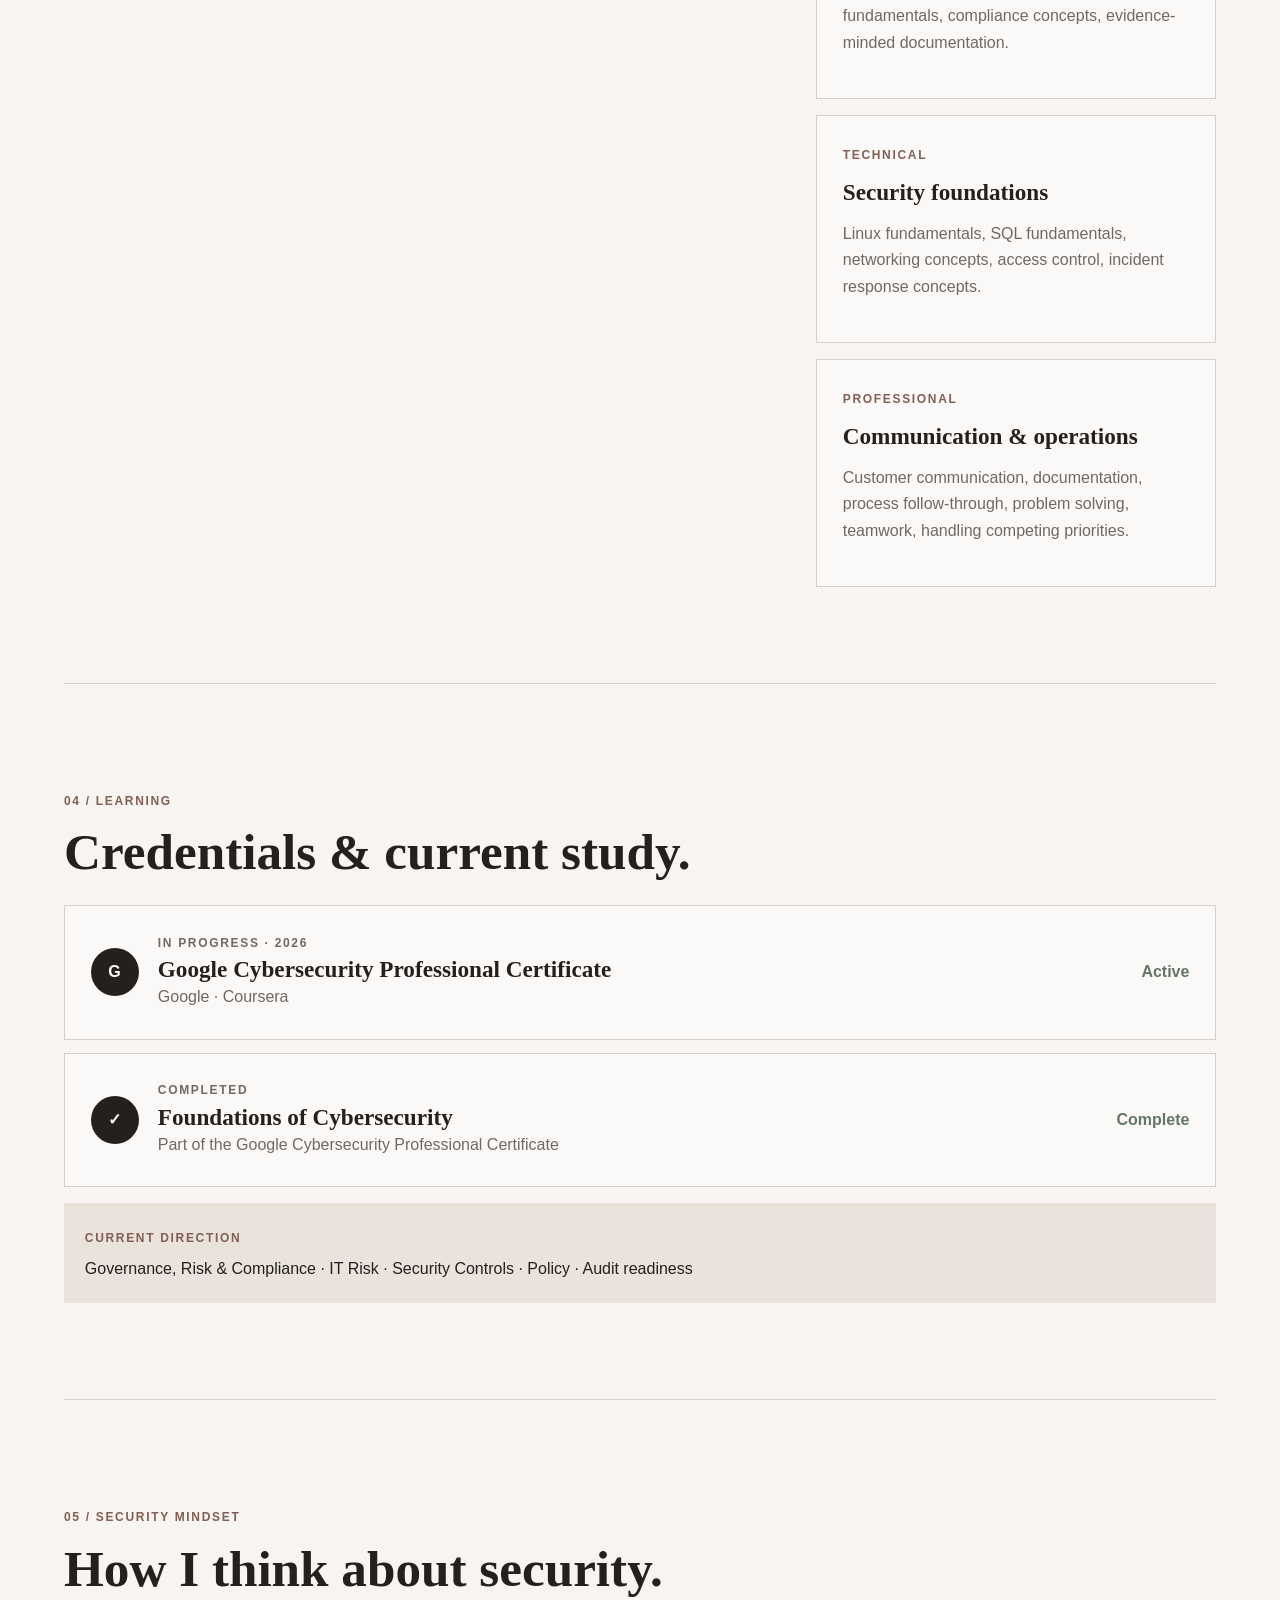
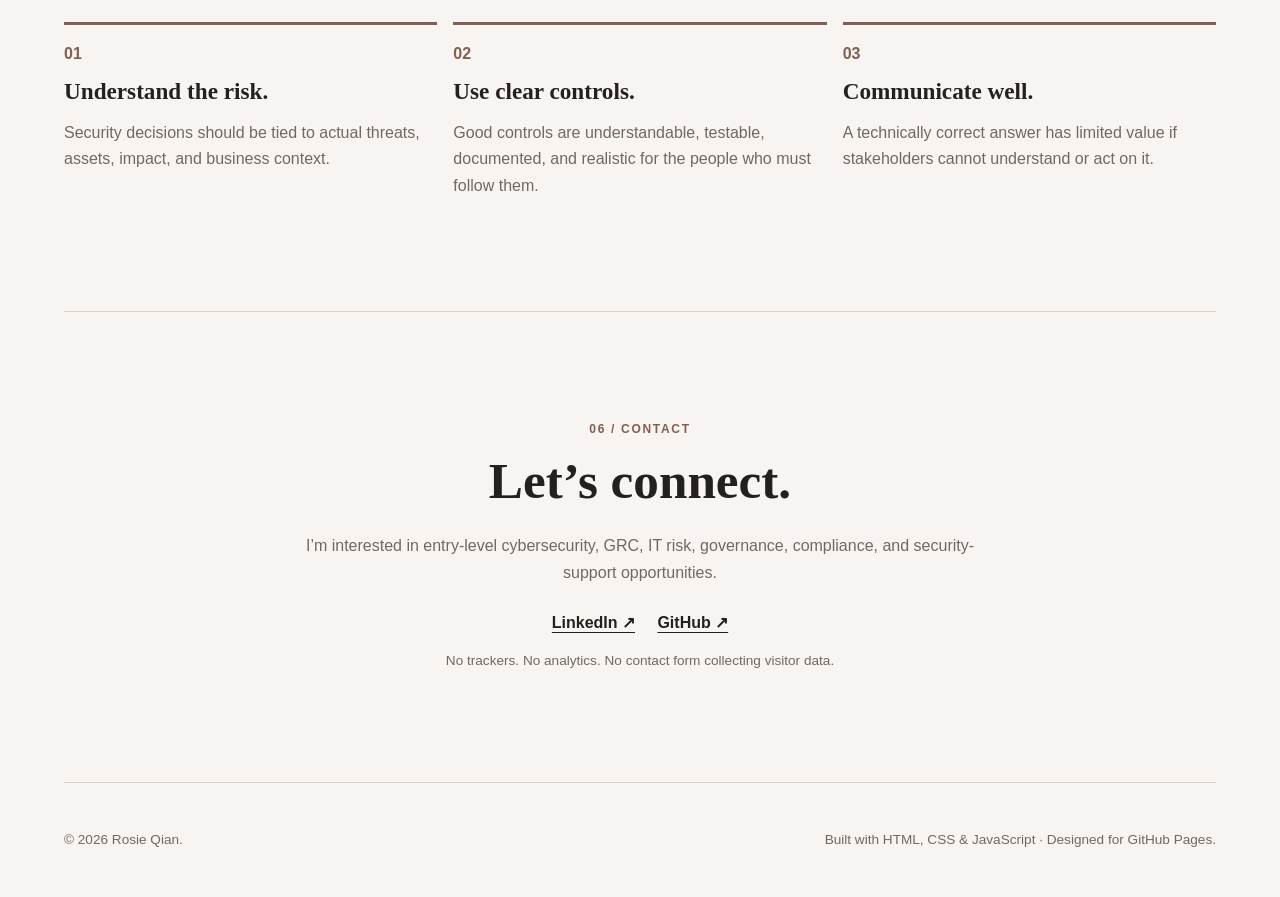
==== commit bdae5d60: "Correct LinkedIn profile link" ====
--- a/index.html
+++ b/index.html
@@ -229,7 +229,7 @@
         I’m interested in entry-level cybersecurity, GRC, IT risk, governance, compliance, and security-support opportunities.
       </p>
       <div class="contact-links">
-        <a href="https://www.linkedin.com/in/rosieqian" target="_blank" rel="noopener noreferrer">LinkedIn ↗</a>
+        <a href="https://www.linkedin.com/in/xiao-qian-079417305/" target="_blank" rel="noopener noreferrer">LinkedIn ↗</a>
         <a href="https://github.com/rosieqian" target="_blank" rel="noopener noreferrer">GitHub ↗</a>
       </div>
       <p class="privacy-note">No trackers. No analytics. No contact form collecting visitor data.</p>
--- a/styles.css
+++ b/styles.css
@@ -26,7 +26,7 @@
 .section-border { border-top: 1px solid var(--line); }
 .hero { min-height: 82vh; display: grid; align-content: center; }
 .hero-grid, .split { display: grid; grid-template-columns: 1.3fr .8fr; gap: clamp(3rem, 8vw, 8rem); align-items: start; }
-.eyebrow, .section-label, .skill-kicker, .credential-type, .learning-label, .mono { letter-spacing: .14em; text-transform: uppercase; font-size: .75rem; font-weight: 700; color: var(--accent); }
+.eyebrow, .section-label, .skill-kicker, .credential-type, .learning-label { letter-spacing: .14em; text-transform: uppercase; font-size: .75rem; font-weight: 700; color: var(--accent); }
 h1, h2, h3 { font-family: "Playfair Display", serif; line-height: 1.12; }
 h1 { max-width: 780px; margin: .7rem 0 1.4rem; font-size: clamp(3rem, 6vw, 6rem); }
 h1 em { color: var(--accent); }
@@ -38,8 +38,8 @@
 .button.primary { background: var(--ink); color: white; }
 .button.secondary:hover { background: var(--cream); }
 .hero-panel { padding: 1.7rem; background: #282422; color: #f6eee8; box-shadow: 16px 16px 0 #dfd4ce; }
-.terminal-bar { display: flex; gap: .4rem; margin-bottom: 1.5rem; }
-.terminal-bar i { width: .7rem; height: .7rem; border-radius: 50%; background: #b79f94; }
+.panel-label { margin: 1.5rem 0 .25rem; color: #cab7ae; font-size: .72rem; font-weight: 700; letter-spacing: .16em; }
+.panel-label:first-child { margin-top: 0; }
 .hero-panel ul { padding-left: 1.2rem; color: #ddd0ca; }
 .quick-facts { display: grid; grid-template-columns: repeat(3, 1fr); margin-top: 5rem; border: 1px solid var(--line); }
 .quick-facts div { display: flex; gap: 1rem; padding: 1.2rem; border-right: 1px solid var(--line); }
@@ -75,9 +75,6 @@
 .contact-links a { font-weight: 700; text-underline-offset: 4px; }
 .privacy-note { color: var(--muted); font-size: .85rem; }
 footer { width: min(var(--max), 90vw); margin: auto; padding: 2rem 0; display: flex; justify-content: space-between; border-top: 1px solid var(--line); color: var(--muted); font-size: .85rem; }
-.cursor { display: inline-block; width: .55rem; height: 1rem; background: #f6eee8; animation: blink 1s steps(1) infinite; }
-@keyframes blink { 50% { opacity: 0; } }
-
 @media (max-width: 760px) {
   .section { padding: 4rem 0; }
   .hero-grid, .split, .project-grid, .principle-grid { grid-template-columns: 1fr; }
